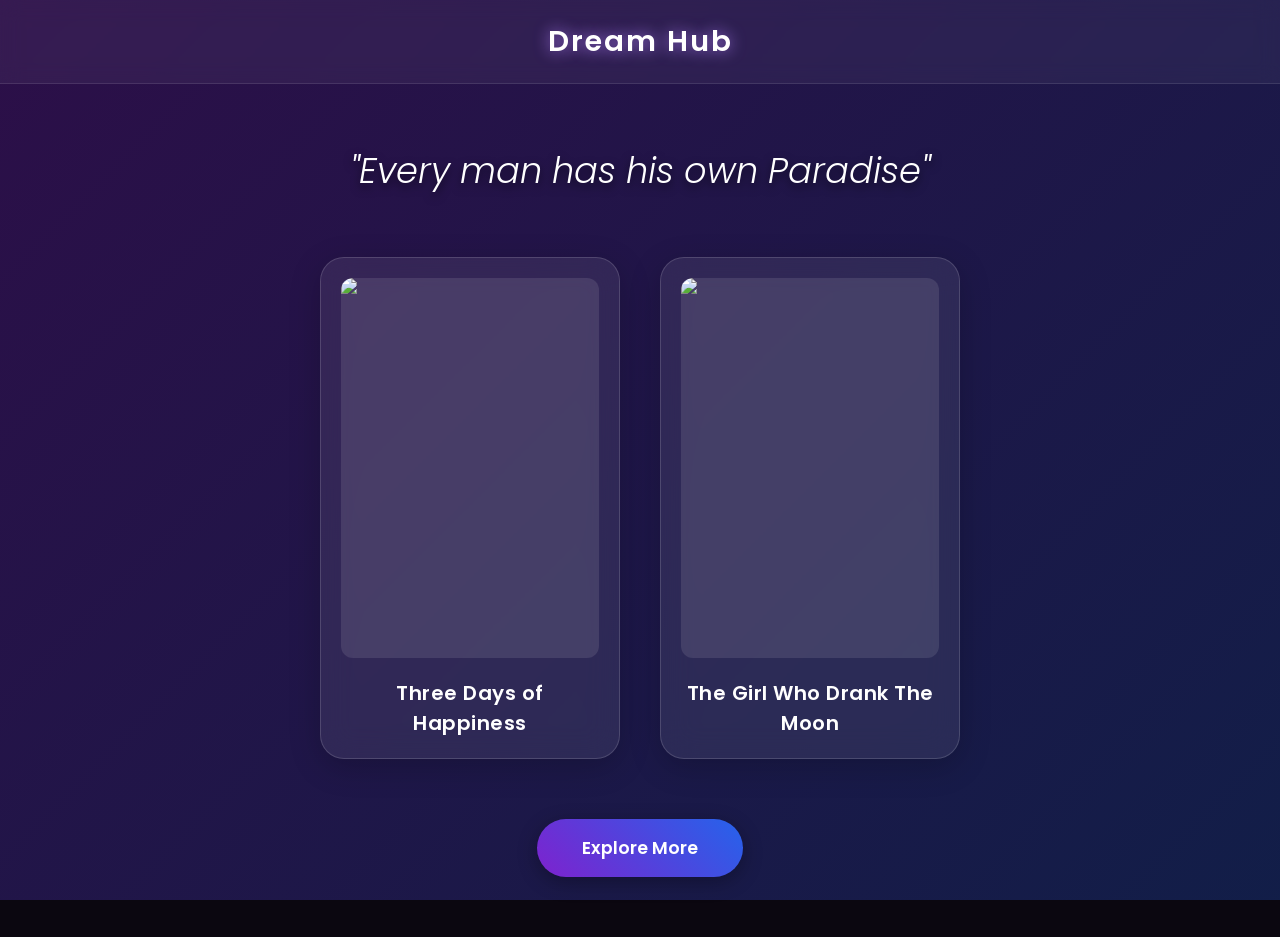
==== index.html @ dc78d7cc "Add files via upload DreamHub v0.1 Initial Launch" ====
<!DOCTYPE html>
<html lang="en">
<head>
    <meta charset="UTF-8">
    <meta name="viewport" content="width=device-width, initial-scale=1.0">
    <title>Dream Hub</title>
    <!-- Link to external CSS file -->
    <link rel="stylesheet" href="style.css">
</head>
<body>
    <!-- Background image and rain effects layer -->
    <div class="background"></div>
    <div class="rain-container" id="rain-container"></div>

    <!-- Navigation Bar -->
    <nav class="navbar">
        <div class="logo">Dream Hub</div>
    </nav>

    <!-- Main Content Area -->
    <main class="main-content">
        <h1 class="quote">"Every man has his own Paradise"</h1>

        <div class="cards-container">
            <!-- Book 1 -->
            <div class="book-card">
                <div class="book-cover-placeholder">
                    <img src="assets/book1.jpg" alt="Three Days of Happiness" class="book-cover">
                </div>
                <h2 class="book-title">Three Days of Happiness</h2>
            </div>
            
            <!-- Book 2 -->
            <div class="book-card">
                <div class="book-cover-placeholder">
                    <img src="assets/book2.jpg" alt="The Girl Who Drank The Moon" class="book-cover">
                </div>
                <h2 class="book-title">The Girl Who Drank The Moon</h2>
            </div>
        </div>

        <button class="explore-btn">Explore More</button>
    </main>

    <!-- Link to external JS file -->
    <script src="script.js"></script>
</body>
</html>
---- style.css ----
/* Import Modern Font */
@import url('https://fonts.googleapis.com/css2?family=Poppins:wght@300;400;600&display=swap');

/* Global Reset */
* {
    margin: 0;
    padding: 0;
    box-sizing: border-box;
    font-family: 'Poppins', sans-serif;
}

body {
    background-color: #0b0710;
    color: #ffffff;
    overflow-x: hidden;
    position: relative;
    min-height: 100vh;
}

/* 1. Full-screen background image placeholder */
.background {
    position: fixed;
    top: 0; left: 0; width: 100%; height: 100%;
    /* Using a fallback color and background image */
    background: #1a1025 url('assets/bg.jpg') no-repeat center center/cover;
    opacity: 0.5; /* Soften the image */
    z-index: -2;
}

/* Purple and blue dreamy aesthetic gradient overlay */
body::before {
    content: '';
    position: fixed;
    top: 0; left: 0; width: 100%; height: 100%;
    background: linear-gradient(135deg, rgba(62, 18, 104, 0.6) 0%, rgba(18, 43, 104, 0.6) 100%);
    z-index: -1;
}

/* 2. Gentle Rain Effect CSS */
.rain-container {
    position: fixed;
    top: 0; left: 0; width: 100%; height: 100%;
    pointer-events: none; /* Prevents rain from blocking clicks */
    z-index: 0;
    overflow: hidden;
}

.drop {
    position: absolute;
    bottom: 100%;
    width: 2px;
    height: 80px;
    background: linear-gradient(transparent, rgba(255, 255, 255, 0.3));
    animation: fall linear infinite;
}

@keyframes fall {
    0% { transform: translateY(0); }
    100% { transform: translateY(110vh); }
}

/* 3. Navigation */
.navbar {
    padding: 20px 40px;
    display: flex;
    justify-content: center;
    /* Soft glassmorphism effect */
    background: rgba(255, 255, 255, 0.05);
    backdrop-filter: blur(10px);
    -webkit-backdrop-filter: blur(10px);
    border-bottom: 1px solid rgba(255, 255, 255, 0.1);
    position: relative;
    z-index: 1;
}

.logo {
    font-size: 1.8rem;
    font-weight: 600;
    letter-spacing: 2px;
    text-shadow: 0 0 15px rgba(184, 134, 255, 0.8);
}

/* 4. Main Content */
.main-content {
    display: flex;
    flex-direction: column;
    align-items: center;
    padding: 60px 20px;
    position: relative;
    z-index: 1;
}

.quote {
    font-size: 2.2rem;
    font-weight: 300;
    text-align: center;
    margin-bottom: 60px;
    font-style: italic;
    text-shadow: 0 4px 10px rgba(0,0,0,0.6);
}

/* 5. Cards Container */
.cards-container {
    display: flex;
    gap: 40px;
    flex-wrap: wrap;
    justify-content: center;
    margin-bottom: 60px;
    width: 100%;
}

/* Book Card - Glassmorphism */
.book-card {
    background: rgba(255, 255, 255, 0.08);
    backdrop-filter: blur(16px);
    -webkit-backdrop-filter: blur(16px);
    border: 1px solid rgba(255, 255, 255, 0.15);
    border-radius: 24px;
    padding: 20px;
    width: 300px;
    text-align: center;
    transition: transform 0.4s ease, box-shadow 0.4s ease;
    box-shadow: 0 8px 32px rgba(0, 0, 0, 0.2);
}

/* Smooth hover animations */
.book-card:hover {
    transform: translateY(-12px);
    box-shadow: 0 15px 45px rgba(138, 92, 238, 0.4);
    border-color: rgba(255, 255, 255, 0.4);
}

.book-cover-placeholder {
    width: 100%;
    height: 380px;
    background: rgba(255, 255, 255, 0.1); /* Fallback background */
    border-radius: 12px;
    margin-bottom: 20px;
    overflow: hidden;
    display: flex;
    align-items: center;
    justify-content: center;
}

.book-cover {
    width: 100%;
    height: 100%;
    object-fit: cover;
    /* Hide broken image icon if missing */
    color: transparent; 
}

.book-title {
    font-size: 1.25rem;
    font-weight: 600;
    letter-spacing: 0.5px;
}

/* 6. Explore Button */
.explore-btn {
    padding: 16px 45px;
    font-size: 1.1rem;
    font-weight: 600;
    color: #fff;
    background: linear-gradient(45deg, #7e22ce, #2563eb);
    border: none;
    border-radius: 30px;
    cursor: pointer;
    transition: transform 0.3s ease, box-shadow 0.3s ease;
    box-shadow: 0 5px 20px rgba(0,0,0,0.3);
}

.explore-btn:hover {
    transform: scale(1.05);
    box-shadow: 0 8px 30px rgba(126, 34, 206, 0.6);
}

/* 7. Responsive Design (Mobile friendly) */
@media (max-width: 768px) {
    .quote { font-size: 1.6rem; margin-bottom: 40px; }
    .cards-container { gap: 30px; }
    .book-card { width: 100%; max-width: 320px; }
    .navbar { padding: 15px 20px; }
}
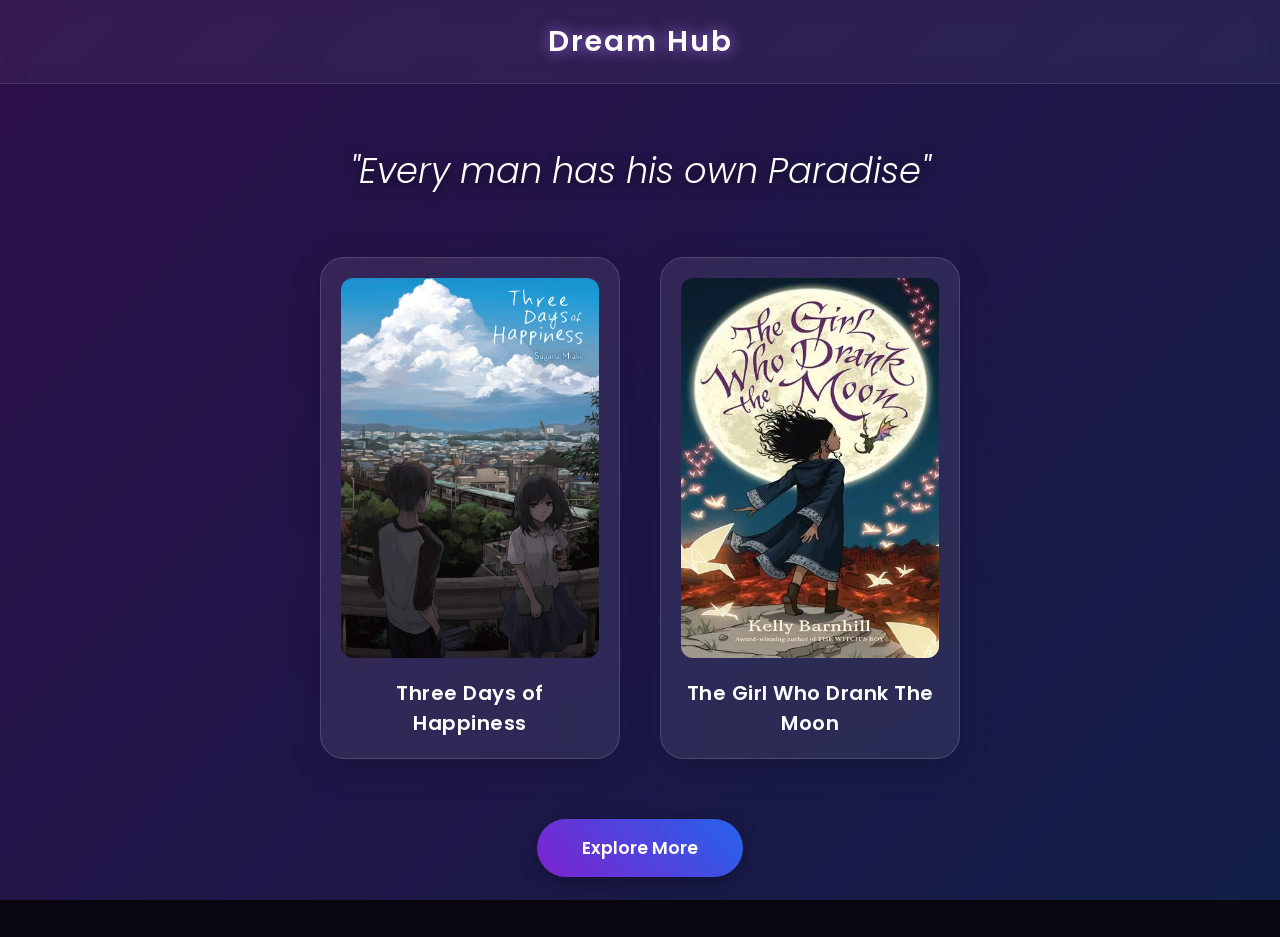
==== commit 43ab8197: "Update index.html" ====
--- a/index.html
+++ b/index.html
@@ -25,7 +25,7 @@
             <!-- Book 1 -->
             <div class="book-card">
                 <div class="book-cover-placeholder">
-                    <img src="assets/book1.jpg" alt="Three Days of Happiness" class="book-cover">
+                    <img src="book1.jpg" alt="Three Days of Happiness" class="book-cover">
                 </div>
                 <h2 class="book-title">Three Days of Happiness</h2>
             </div>
@@ -33,7 +33,7 @@
             <!-- Book 2 -->
             <div class="book-card">
                 <div class="book-cover-placeholder">
-                    <img src="assets/book2.jpg" alt="The Girl Who Drank The Moon" class="book-cover">
+                    <img src="book2.jpg" alt="The Girl Who Drank The Moon" class="book-cover">
                 </div>
                 <h2 class="book-title">The Girl Who Drank The Moon</h2>
             </div>
@@ -45,4 +45,4 @@
     <!-- Link to external JS file -->
     <script src="script.js"></script>
 </body>
-</html>+</html>
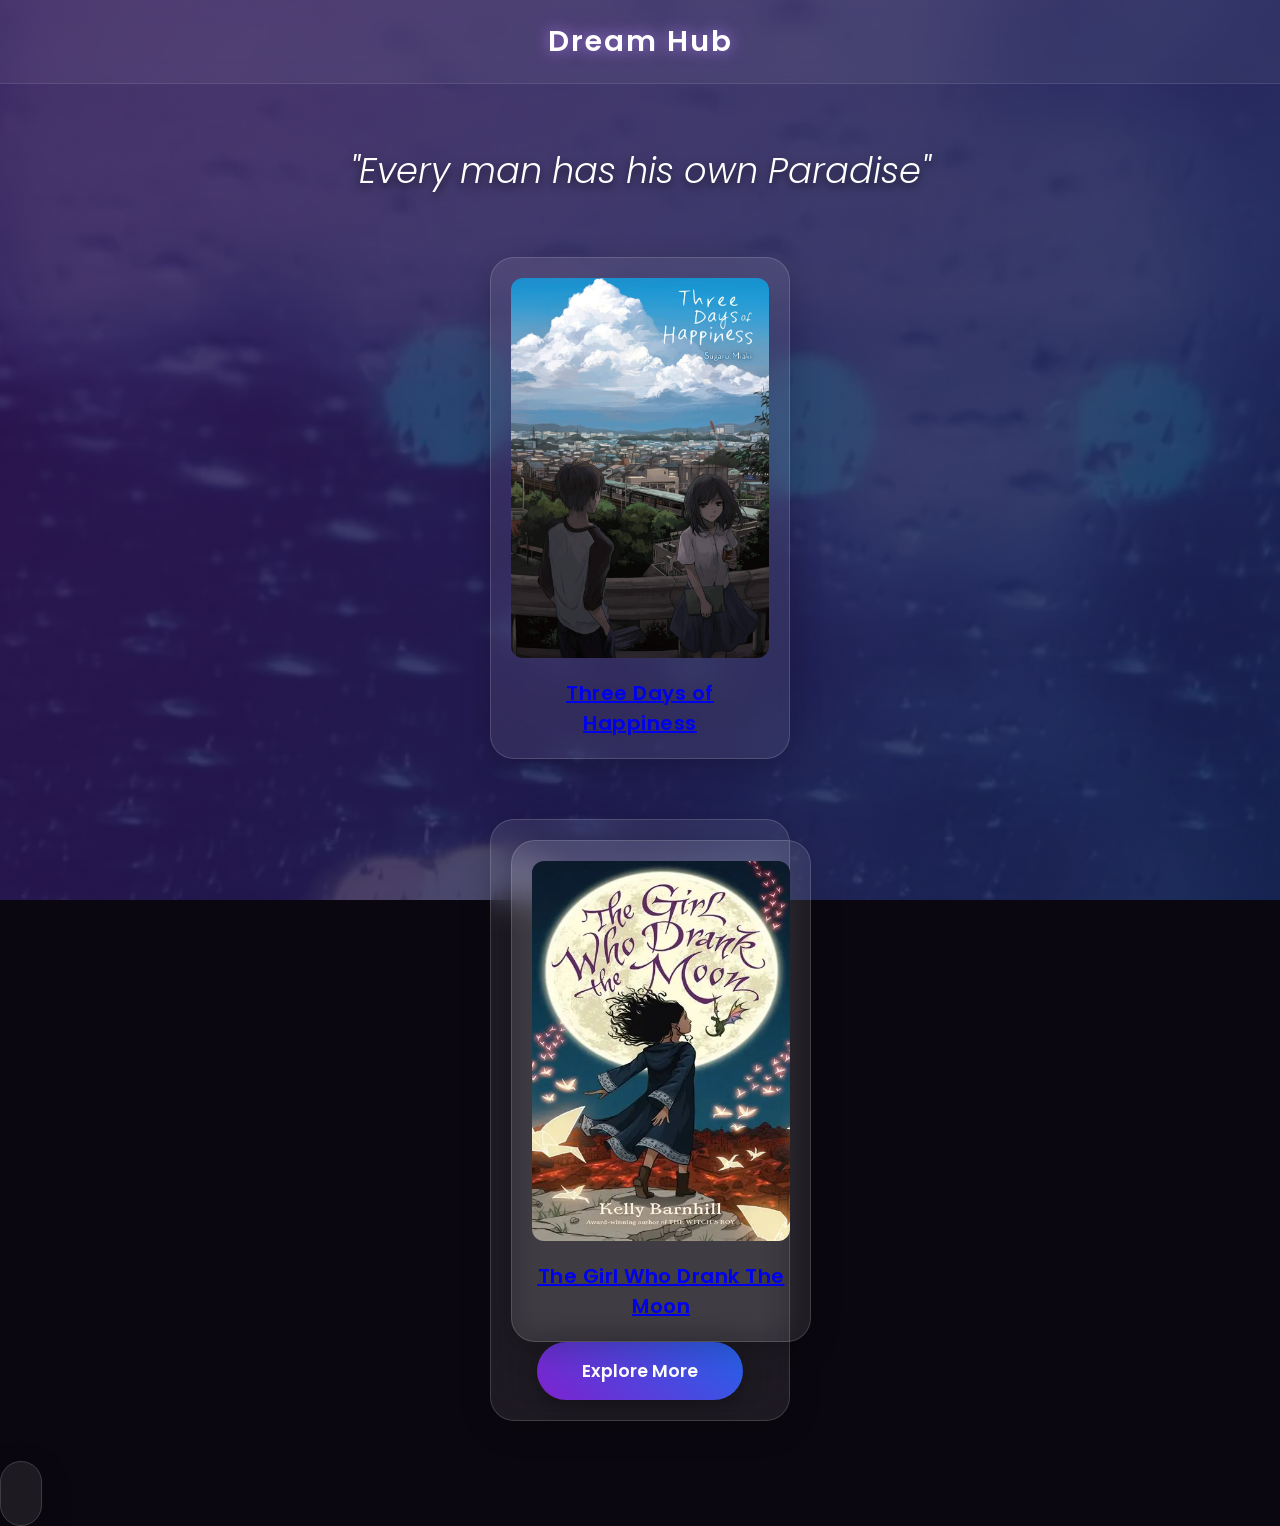
==== commit e89fe1af: "Update index.html" ====
--- a/index.html
+++ b/index.html
@@ -23,7 +23,7 @@
 
         <div class="cards-container">
             <!-- Book 1 -->
-            <div class="book-card">
+            <a href="reader.html" class="book-card">
                 <div class="book-cover-placeholder">
                     <img src="book1.jpg" alt="Three Days of Happiness" class="book-cover">
                 </div>
--- a/style.css
+++ b/style.css
@@ -22,7 +22,7 @@
     position: fixed;
     top: 0; left: 0; width: 100%; height: 100%;
     /* Using a fallback color and background image */
-    background: #1a1025 url('assets/bg.jpg') no-repeat center center/cover;
+    background: #1a1025 url('bg.jpg') no-repeat center center/cover;
     opacity: 0.5; /* Soften the image */
     z-index: -2;
 }
@@ -181,4 +181,4 @@
     .cards-container { gap: 30px; }
     .book-card { width: 100%; max-width: 320px; }
     .navbar { padding: 15px 20px; }
-}+}
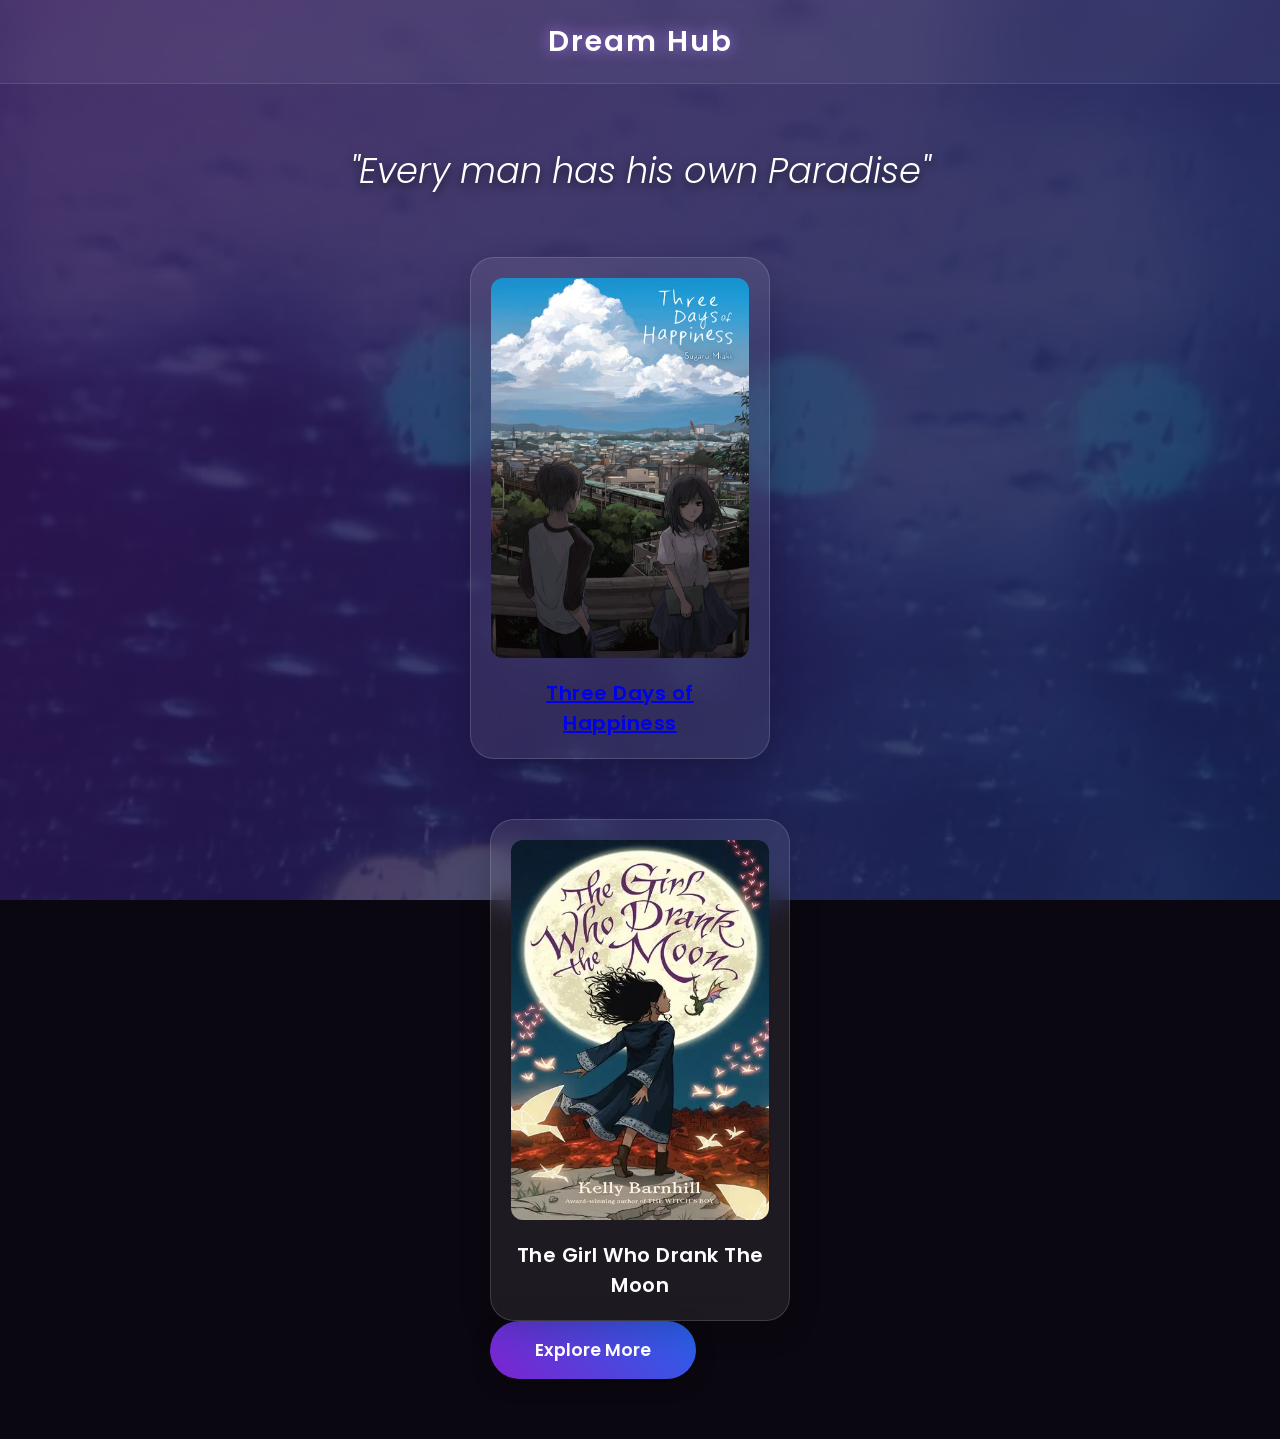
==== commit 89c43938: "Update index.html" ====
--- a/index.html
+++ b/index.html
@@ -28,6 +28,7 @@
                     <img src="book1.jpg" alt="Three Days of Happiness" class="book-cover">
                 </div>
                 <h2 class="book-title">Three Days of Happiness</h2>
+                <a>
             </div>
             
             <!-- Book 2 -->
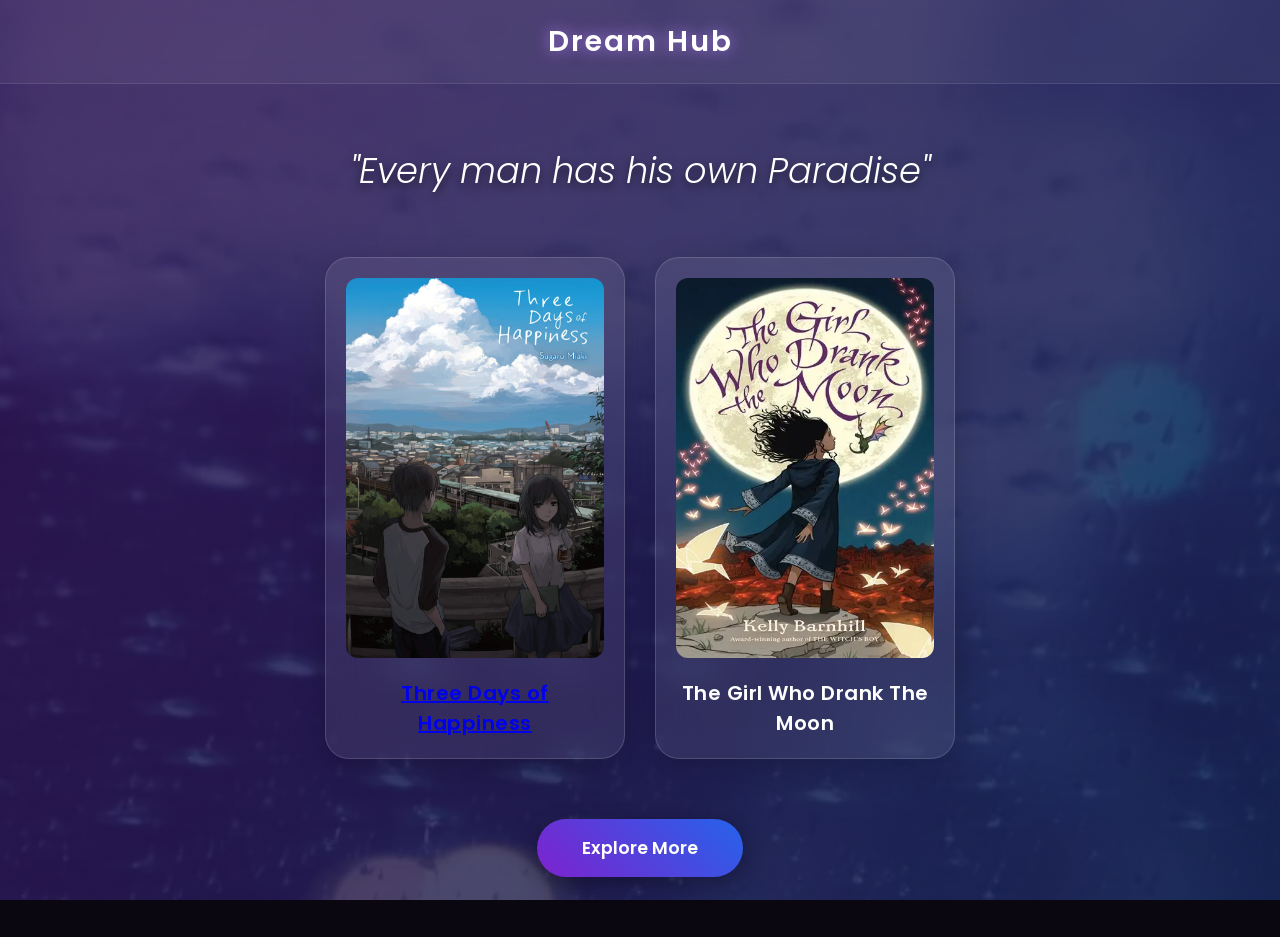
==== commit 401d010c: "Update index.html" ====
--- a/index.html
+++ b/index.html
@@ -23,13 +23,12 @@
 
         <div class="cards-container">
             <!-- Book 1 -->
-            <a href="reader.html" class="book-card">
-                <div class="book-cover-placeholder">
-                    <img src="book1.jpg" alt="Three Days of Happiness" class="book-cover">
-                </div>
-                <h2 class="book-title">Three Days of Happiness</h2>
-                <a>
-            </div>
+           <a href="reader.html" class="book-card">
+    <div class="book-cover-placeholder">
+        <img src="book1.jpg" alt="Three Days of Happiness" class="book-cover">
+    </div>
+    <h2 class="book-title">Three Days of Happiness</h2>
+</a>
             
             <!-- Book 2 -->
             <div class="book-card">
--- a/style.css
+++ b/style.css
@@ -101,10 +101,10 @@
 
 /* 5. Cards Container */
 .cards-container {
-    display: flex;
-    gap: 40px;
-    flex-wrap: wrap;
-    justify-content: center;
+    display:flex;
+    justify-content:center;
+    gap:30px;
+    flex-wrap:wrap;
     margin-bottom: 60px;
     width: 100%;
 }
@@ -179,6 +179,13 @@
 @media (max-width: 768px) {
     .quote { font-size: 1.6rem; margin-bottom: 40px; }
     .cards-container { gap: 30px; }
-    .book-card { width: 100%; max-width: 320px; }
+    .book-card { width: 100%; max-width: 320px; 
+    .book-card a,
+.book-card a:visited,
+.book-card a:hover,
+.book-card a:active{
+    color:white;
+    text-decoration:none;
+}
     .navbar { padding: 15px 20px; }
 }
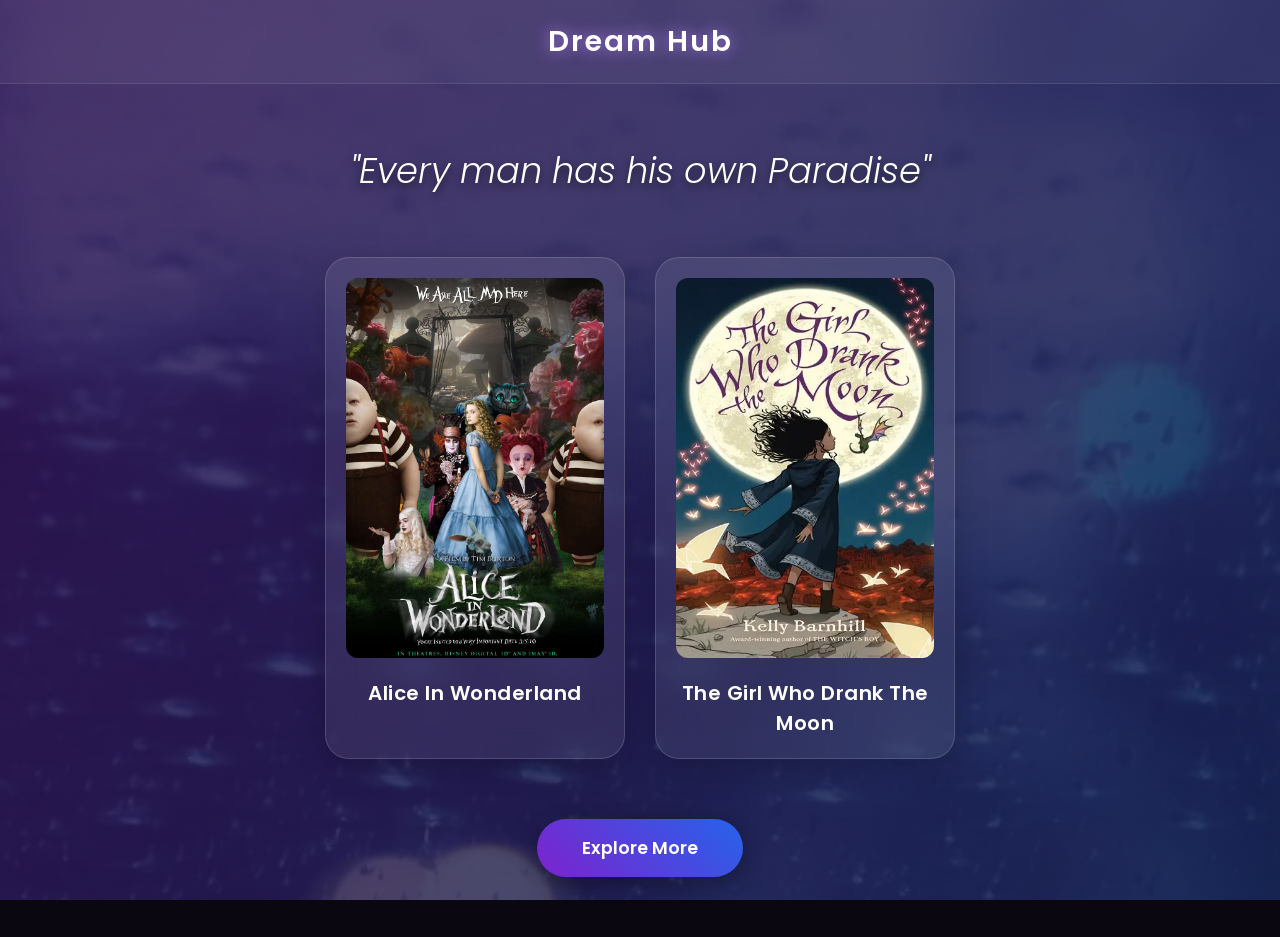
==== commit 11f4548c: "Update index.html" ====
--- a/index.html
+++ b/index.html
@@ -25,9 +25,9 @@
             <!-- Book 1 -->
            <a href="reader.html" class="book-card">
     <div class="book-cover-placeholder">
-        <img src="book1.jpg" alt="Three Days of Happiness" class="book-cover">
+        <img src="book1.jpg" alt="Alice In Wonderland" class="book-cover">
     </div>
-    <h2 class="book-title">Three Days of Happiness</h2>
+    <h2 class="book-title">Alice In Wonderland</h2>
 </a>
             
             <!-- Book 2 -->
--- a/style.css
+++ b/style.css
@@ -111,6 +111,7 @@
 
 /* Book Card - Glassmorphism */
 .book-card {
+    display: block;
     background: rgba(255, 255, 255, 0.08);
     backdrop-filter: blur(16px);
     -webkit-backdrop-filter: blur(16px);
@@ -121,8 +122,10 @@
     text-align: center;
     transition: transform 0.4s ease, box-shadow 0.4s ease;
     box-shadow: 0 8px 32px rgba(0, 0, 0, 0.2);
-}
-
+
+    color: white;
+    text-decoration: none;
+}
 /* Smooth hover animations */
 .book-card:hover {
     transform: translateY(-12px);
@@ -177,15 +180,36 @@
 
 /* 7. Responsive Design (Mobile friendly) */
 @media (max-width: 768px) {
-    .quote { font-size: 1.6rem; margin-bottom: 40px; }
-    .cards-container { gap: 30px; }
-    .book-card { width: 100%; max-width: 320px; 
-    .book-card a,
-.book-card a:visited,
-.book-card a:hover,
-.book-card a:active{
+    /* Book card links */
+.book-card,
+.book-card:visited,
+.book-card:hover,
+.book-card:active{
     color:white;
     text-decoration:none;
 }
-    .navbar { padding: 15px 20px; }
-}
+
+/* Mobile */
+
+/* 7. Responsive Design (Mobile friendly) */
+
+@media (max-width: 768px) {
+
+    .quote {
+        font-size: 1.6rem;
+        margin-bottom: 40px;
+    }
+
+    .cards-container {
+        gap: 30px;
+    }
+
+    .book-card {
+        width: 100%;
+        max-width: 320px;
+    }
+
+    .navbar {
+        padding: 15px 20px;
+    }
+}
